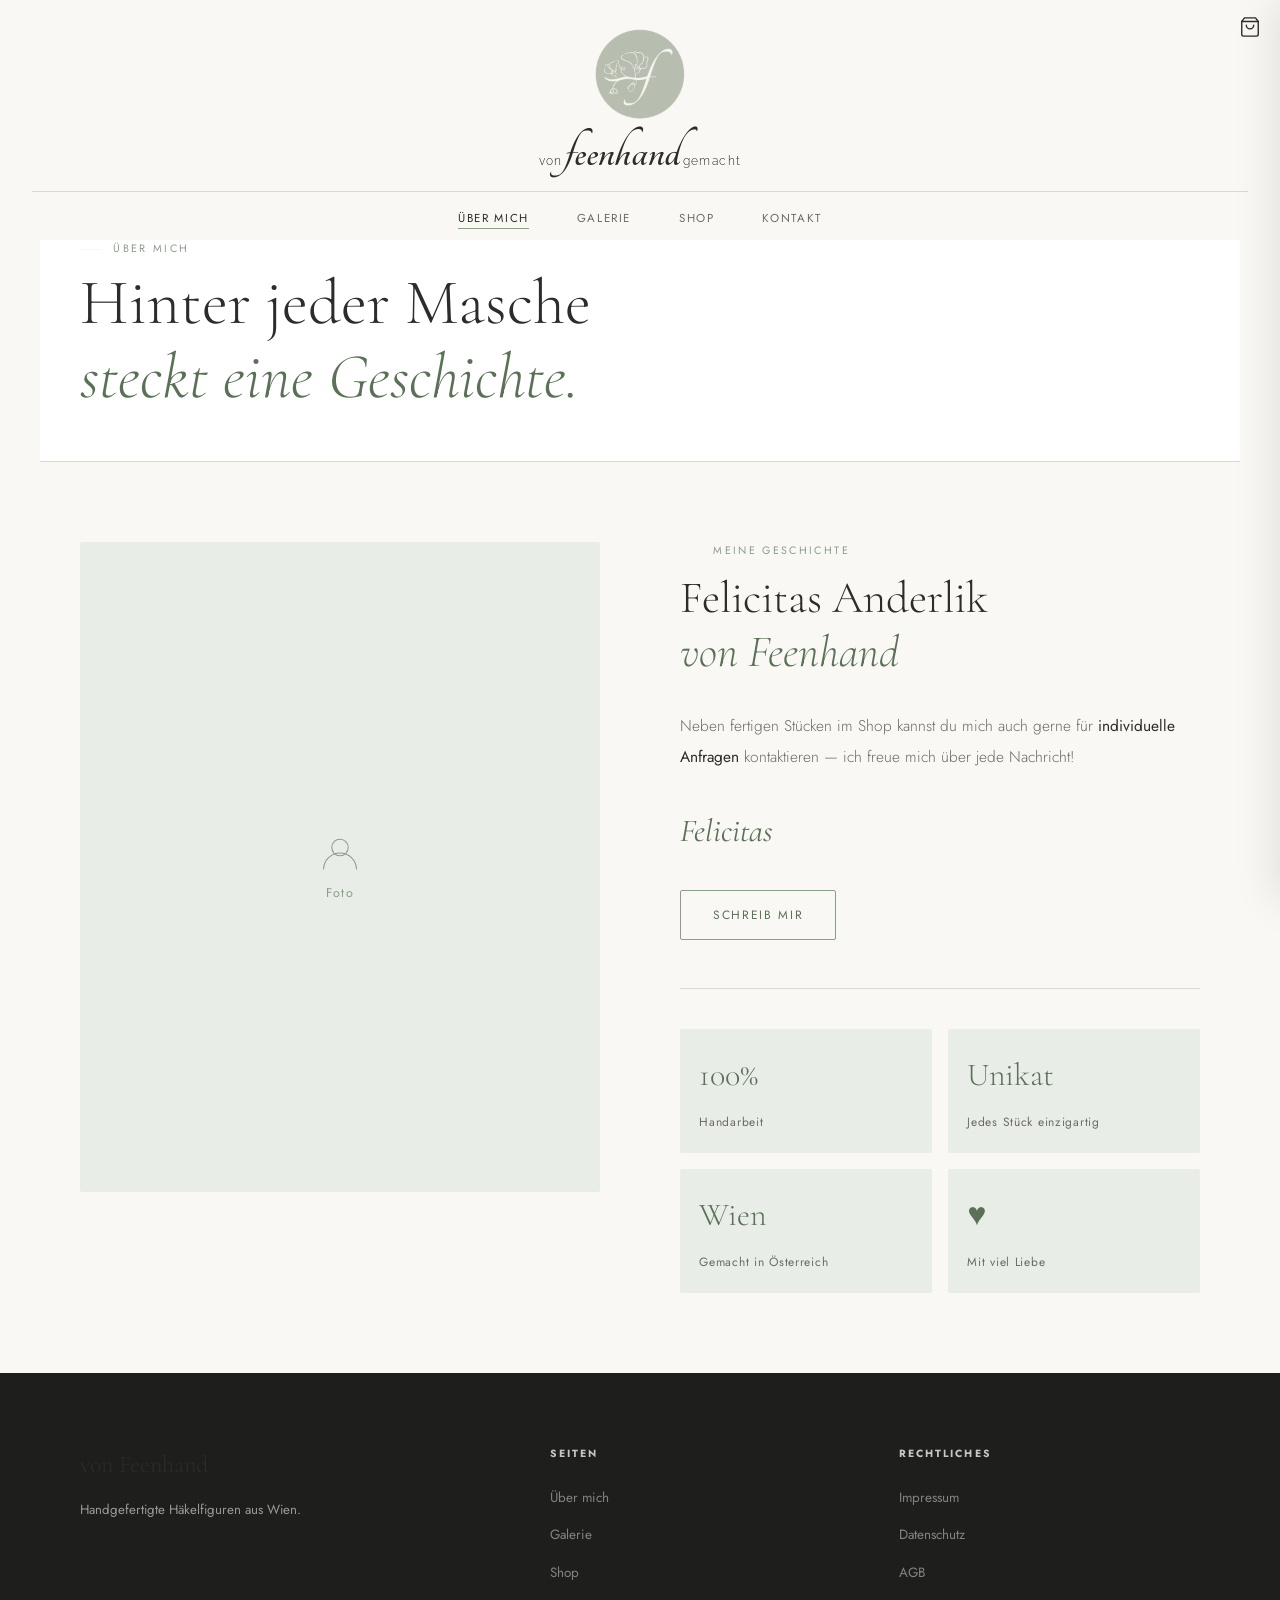
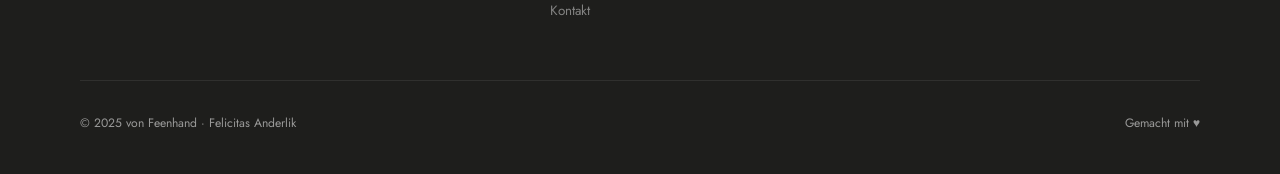
==== about.html @ 5eb225f9 "Add files via upload" ====
<!DOCTYPE html>
<html lang="de">
<head>
<meta charset="UTF-8">
<meta name="viewport" content="width=device-width, initial-scale=1.0, maximum-scale=1.0, user-scalable=no">
<title>Über mich – von Feenhand</title>
<link rel="stylesheet" href="style.css">
<style>
  .about-grid {
    display: grid;
    grid-template-columns: 1fr 1fr;
    gap: 5rem;
    align-items: start;
    padding: 5rem;
  }
  .about-sticky { position: sticky; top: 100px; }
  .about-photo {
    aspect-ratio: 4/5;
    background: var(--sage-pale);
    border-radius: 2px;
    position: relative;
    overflow: hidden;
    display: flex; align-items: center; justify-content: center;
    color: var(--sage);
  }

  .about-photo-label {
    display: flex; flex-direction: column;
    align-items: center; gap: 0.5rem;
    font-size: 0.78rem; letter-spacing: 0.1em;
  }
  .about-text-col { max-width: 560px; }
  .about-text-col p {
    font-size: 0.97rem; font-weight: 300;
    line-height: 1.95; color: var(--text-light);
    margin-bottom: 1.4rem;
  }
  .about-text-col p strong { color: var(--text); font-weight: 400; }
  .signature {
    font-family: 'Cormorant Garamond', serif;
    font-size: 2rem; font-style: italic;
    color: var(--sage-dark); margin: 2rem 0;
    display: block;
  }
  .about-facts {
    display: grid;
    grid-template-columns: 1fr 1fr;
    gap: 1rem;
    margin-top: 3rem;
    padding-top: 2.5rem;
    border-top: 1px solid var(--border);
  }
  .fact {
    padding: 1.2rem;
    background: var(--sage-pale);
    border-radius: 2px;
  }
  .fact-num {
    font-family: 'Cormorant Garamond', serif;
    font-size: 2rem; font-weight: 300;
    color: var(--sage-dark);
    display: block; margin-bottom: 0.2rem;
  }
  .fact-label {
    font-size: 0.75rem; color: var(--text-light);
    letter-spacing: 0.06em;
  }
  @media (max-width: 900px) {
    .about-grid { grid-template-columns: 1fr; padding: 3rem 1.5rem; gap: 3rem; }
    .about-sticky { position: static; }
    .about-photo { aspect-ratio: 1; }
  }
  @media (min-width: 769px) {
    .about-grid { padding: 80px 40px; min-height: auto; }
    .page-hero { padding-left: 40px !important; padding-right: 40px !important; }
    .about-stats { grid-template-columns: repeat(4, 1fr) !important; }
    .about-text-col { max-width: 560px; }
  }
</style>
  <link rel="icon" href="logo.png" type="image/png">
</head>
<body>


<div class="page-content">
  <div class="page-hero">
    <div class="section-tag">Über mich</div>
    <h1>Hinter jeder Masche<br><em>steckt eine Geschichte.</em></h1>
  </div>

  <div class="about-grid">
    <div class="about-sticky fade-in">
      <div class="about-photo" id="aboutPhoto">
        <div class="about-photo-label" id="aboutPhotoPlaceholder">
          <svg width="44" height="44" viewBox="0 0 64 64" fill="none" stroke="currentColor" stroke-width="1.5">
            <circle cx="32" cy="24" r="12"/>
            <path d="M8 56c0-13.3 10.7-24 24-24s24 10.7 24 24"/>
          </svg>
          Foto
        </div>
      </div>
    </div>

    <div class="about-text-col fade-in">
      <div class="section-tag">Meine Geschichte</div>
      <h2 class="section-title" style="margin-bottom:2rem;">Felicitas Anderlik<br><em>von Feenhand</em></h2>

      <p id="aboutText1"></p>
      <p id="aboutText2"></p>
      <p id="aboutText3"></p>
      <p>
        Neben fertigen Stücken im Shop kannst du mich auch gerne für 
        <strong>individuelle Anfragen</strong> kontaktieren — ich freue mich über 
        jede Nachricht!
      </p>

      <span class="signature">Felicitas</span>

      <a href="kontakt.html" class="btn btn-outline" style="width:fit-content;">Schreib mir</a>

      <div class="about-facts">
        <div class="fact">
          <span class="fact-num">100%</span>
          <span class="fact-label">Handarbeit</span>
        </div>
        <div class="fact">
          <span class="fact-num">Unikat</span>
          <span class="fact-label">Jedes Stück einzigartig</span>
        </div>
        <div class="fact">
          <span class="fact-num">Wien</span>
          <span class="fact-label">Gemacht in Österreich</span>
        </div>
        <div class="fact">
          <span class="fact-num">♥</span>
          <span class="fact-label">Mit viel Liebe</span>
        </div>
      </div>
    </div>
  </div>
</div>

<footer>
  <div class="footer-grid">
    <div><span class="footer-logo">von Feenhand</span><p class="footer-tagline">Handgefertigte Häkelfiguren aus Wien.</p></div>
    <div class="footer-col"><h4>Seiten</h4><ul><li><a href="about.html">Über mich</a></li><li><a href="galerie.html">Galerie</a></li><li><a href="shop.html">Shop</a></li><li><a href="kontakt.html">Kontakt</a></li></ul></div>
    <div class="footer-col"><h4>Rechtliches</h4><ul><li><a href="#" onclick="openModal('impressum');return false;">Impressum</a></li><li><a href="#" onclick="openModal('datenschutz');return false;">Datenschutz</a></li><li><a href="#" onclick="openModal('agb');return false;">AGB</a></li></ul></div>
  </div>
  <div class="footer-bottom"><span>© 2025 von Feenhand · Felicitas Anderlik</span><span>Gemacht mit ♥</span></div>
</footer>


</div>

<script src="header.js"></script>
<script src="app.js"></script>

<script>
setTimeout(async function() {
  const SB_URL = 'https://uveihedjoqrdejycqqeu.supabase.co';
  const SB_KEY = 'eyJhbGciOiJIUzI1NiIsInR5cCI6IkpXVCJ9.eyJpc3MiOiJzdXBhYmFzZSIsInJlZiI6InV2ZWloZWRqb3FyZGVqeWNxcWV1Iiwicm9sZSI6ImFub24iLCJpYXQiOjE3NzU5MTA4MDYsImV4cCI6MjA5MTQ4NjgwNn0.H6k7qrc_YMWgvKDqk-_nIYKQjJqVogBgx6EUFOTIhvo';
  try {
    const r1 = await fetch(SB_URL + '/rest/v1/settings?key=eq.about_image&select=value', {
      headers: { 'apikey': SB_KEY, 'Authorization': 'Bearer ' + SB_KEY }
    });
    const d1 = await r1.json();
    const imgPath = d1 && d1[0] ? d1[0].value : null;
    if (!imgPath) return;
    const r2 = await fetch(SB_URL + '/rest/v1/settings?key=eq.about_image_position&select=value', {
      headers: { 'apikey': SB_KEY, 'Authorization': 'Bearer ' + SB_KEY }
    });
    const d2 = await r2.json();
    const imgPos = d2 && d2[0] ? d2[0].value : '50% 50%';
    const photo = document.getElementById('aboutPhoto');
    const placeholder = document.getElementById('aboutPhotoPlaceholder');
    if (!photo) return;
    placeholder.style.display = 'none';
    photo.style.background = 'none';
    const img = new Image();
    img.style.cssText = 'width:100%;height:100%;object-fit:cover;object-position:' + imgPos + ';position:absolute;inset:0;';
    img.src = SB_URL + '/storage/v1/object/public/images/' + imgPath;
    photo.style.position = 'relative';
    photo.appendChild(img);
  } catch(e) { console.log('About image error:', e); }

  // Texte laden
  try {
    const rt = await fetch(SB_URL + '/rest/v1/settings?key=in.(about_text1,about_text2,about_text3)&select=key,value', {
      headers: { 'apikey': SB_KEY, 'Authorization': 'Bearer ' + SB_KEY }
    });
    const dt = await rt.json();
    dt.forEach(d => {
      const num = d.key.replace('about_text', '');
      const el = document.getElementById('aboutText' + num);
      if (el && d.value) el.innerHTML = d.value;
    });
  } catch(e) { console.log('About text error:', e); }
}, 500);
</script>
</body>
</html>
---- style.css ----
/* ═══════════════════════════════════════
   von Feenhand · Global Styles
   ═══════════════════════════════════════ */

@import url('https://fonts.googleapis.com/css2?family=Cormorant+Garamond:ital,wght@0,300;0,400;0,500;1,300;1,400&family=Jost:wght@300;400;500&family=Tangerine:wght@400;700&family=Raleway:wght@300;400&display=swap');


:root {
  --sage:       #8B9E89;
  --sage-light: #b8c9b6;
  --sage-pale:  #e8ede7;
  --sage-dark:  #5a7057;
  --cream:      #faf8f4;
  --cream-dark: #f0ebe2;
  --white:      #ffffff;
  --text:       #2c2c2a;
  --text-light: #6b6b68;
  --border:     #ddd8cf;
}

/* ── RESET ── */
*, *::before, *::after { margin: 0; padding: 0; box-sizing: border-box; }
html { scroll-behavior: smooth; font-size: 16px; }
body { -webkit-tap-highlight-color: transparent;
  font-family: 'Jost', sans-serif;
  background: var(--cream);
  color: var(--text);
  overflow-x: hidden;
  line-height: 1.6;
}
img { max-width: 100%; display: block; }
a { color: inherit; text-decoration: none; }
button { font-family: 'Jost', sans-serif; }

/* ── SCROLLBAR ── */
::-webkit-scrollbar { width: 5px; }
::-webkit-scrollbar-track { background: var(--cream); }
::-webkit-scrollbar-thumb { background: var(--sage-light); border-radius: 3px; }

/* ══════════════════════════════
   NAVIGATION
══════════════════════════════ */
nav {
  position: fixed;
  overflow: visible;
  top: 0; left: 0; right: 0;
  z-index: 100;
  display: flex;
  flex-direction: column;
  align-items: center;
  padding: 1.4rem 2rem 0;
  background: rgba(250, 248, 244, 0.95);
  backdrop-filter: blur(14px);
  border-bottom: 1px solid transparent;
  transition: border-color 0.3s, box-shadow 0.3s;
}
nav.scrolled {
  border-color: var(--border);
  box-shadow: 0 2px 24px rgba(0,0,0,0.05);
}

/* Logo Block — zentriert */
.nav-brand {
  display: flex;
  flex-direction: column;
  align-items: center;
  gap: 0.2rem;
  margin-bottom: 0.8rem;
  text-decoration: none;
}
.nav-brand img {
  width: 70px; height: 70px;
  object-fit: contain;
}
.nav-wordmark {
  display: flex;
  align-items: baseline;
  gap: 0.15rem;
  line-height: 1;
}

/* Nav Links — horizontale Leiste darunter */
.nav-bottom {
  display: flex;
  align-items: center;
  justify-content: center;
  width: 100%;
  border-top: 1px solid var(--border);
  padding: 0.6rem 0;
  gap: 0;
  position: relative;
}
.nav-links {
  display: flex;
  gap: 2.5rem;
  list-style: none;
}
.nav-links a {
  font-size: 0.72rem;
  font-weight: 400;
  letter-spacing: 0.14em;
  text-transform: uppercase;
  color: var(--text-light);
  position: relative;
  transition: color 0.2s;
}
.nav-links a::after {
  content: '';
  position: absolute;
  bottom: -3px; left: 0; right: 0;
  height: 1px;
  background: var(--sage);
  transform: scaleX(0);
  transform-origin: left;
  transition: transform 0.3s;
}
.nav-links a:hover, .nav-links a.active { color: var(--text); }
.nav-links a:hover::after, .nav-links a.active::after { transform: scaleX(1); }

.nav-cart {
  position: absolute;
  right: 1rem;
  background: none;
  border: none;
  cursor: pointer;
  font-size: 1.1rem;
  color: var(--text);
  display: flex;
  align-items: center;
}
.cart-badge {
  position: absolute;
  top: -6px; right: -8px;
  background: var(--sage);
  color: white;
  font-size: 0.58rem;
  width: 15px; height: 15px;
  border-radius: 50%;
  display: none;
  align-items: center;
  justify-content: center;
}

/* Mobile nav toggle */
.nav-toggle {
  display: none;
  background: none;
  border: none;
  cursor: pointer;
  flex-direction: column;
  gap: 5px;
}
.nav-toggle span {
  display: block;
  width: 22px; height: 1.5px;
  background: var(--text);
  transition: all 0.3s;
}

/* ══════════════════════════════
   PAGE WRAPPER
══════════════════════════════ */
.page-content {
  padding-top: 160px;
}

/* ══════════════════════════════
   SECTION BASE
══════════════════════════════ */
.section {
  padding: 7rem 5rem;
}
.section--white  { background: var(--white); }
.section--cream  { background: var(--cream); }
.section--dark   { background: var(--cream-dark); }
.section--sage   { background: var(--sage-pale); }

.section-tag {
  font-size: 0.67rem;
  letter-spacing: 0.22em;
  text-transform: uppercase;
  color: var(--sage);
  margin-bottom: 0.7rem;
  display: flex;
  align-items: center;
  gap: 0.7rem;
}
.section-tag::before {
  content: '';
  display: inline-block;
  width: 22px; height: 1px;
  background: rgba(250, 248, 244, 0.93);
  backdrop-filter: blur(14px);
}
.section-title {
  font-family: 'Cormorant Garamond', serif;
  font-size: clamp(2rem, 3.5vw, 2.8rem);
  font-weight: 300;
  line-height: 1.2;
  margin-bottom: 1rem;
}
.section-title em { font-style: italic; color: var(--sage-dark); }
.section-subtitle {
  font-size: 0.95rem;
  font-weight: 300;
  color: var(--text-light);
  line-height: 1.8;
  max-width: 520px;
  margin-bottom: 3rem;
}

/* ══════════════════════════════
   BUTTONS
══════════════════════════════ */
.btn {
  display: inline-block;
  padding: 0.85rem 2rem;
  font-size: 0.75rem;
  letter-spacing: 0.14em;
  text-transform: uppercase;
  font-weight: 400;
  border-radius: 2px;
  cursor: pointer;
  transition: all 0.25s;
  border: none;
}
.btn-primary {
  background: rgba(250, 248, 244, 0.93);
  backdrop-filter: blur(14px);
  color: var(--text);
}
.btn-primary:hover { background: var(--sage-dark); transform: translateY(-1px); }

.btn-outline {
  background: none;
  border: 1px solid var(--sage);
  color: var(--sage-dark);
}
.btn-outline:hover { background: var(--sage-pale); }

.btn-dark {
  background: var(--text);
  color: var(--text);
}
.btn-dark:hover { background: #1a1a18; }

/* ══════════════════════════════
   ANIMATIONS
══════════════════════════════ */
.fade-in {
  opacity: 0;
  transform: translateY(22px);
  transition: opacity 0.65s ease, transform 0.65s ease;
}
.fade-in.visible { opacity: 1; transform: translateY(0); }

/* ══════════════════════════════
   CART DRAWER
══════════════════════════════ */
.cart-overlay {
  position: fixed; inset: 0;
  background: rgba(0,0,0,0.4);
  z-index: 140;
  opacity: 0; pointer-events: none;
  transition: opacity 0.3s;
}
.cart-overlay.open { opacity: 1; pointer-events: all; }

.cart-drawer {
  position: fixed;
  top: 0; right: 0; bottom: 0;
  width: 390px;
  background: var(--cream);
  z-index: 150;
  transform: translateX(100%);
  transition: transform 0.35s cubic-bezier(0.4,0,0.2,1);
  display: flex;
  flex-direction: column;
  box-shadow: -6px 0 40px rgba(0,0,0,0.1);
}
.cart-drawer.open { transform: translateX(0); }

.cart-head {
  padding: 1.8rem 2rem;
  border-bottom: 1px solid var(--border);
  display: flex; justify-content: space-between; align-items: center;
}
.cart-head h3 {
  font-family: 'Cormorant Garamond', serif;
  font-size: 1.4rem; font-weight: 300;
}
.btn-close {
  background: none; border: none;
  font-size: 1.2rem; cursor: pointer;
  color: var(--text-light);
  transition: color 0.2s;
  line-height: 1;
}
.btn-close:hover { color: var(--text); }

.cart-items {
  flex: 1; overflow-y: auto;
  padding: 1.5rem 2rem;
  display: flex; flex-direction: column; gap: 1rem;
}
.cart-empty {
  text-align: center;
  color: var(--text-light);
  font-size: 0.9rem;
  padding: 3rem 0;
  font-family: 'Cormorant Garamond', serif;
  font-style: italic;
  font-size: 1.1rem;
}
.cart-item {
  display: flex; gap: 1rem; align-items: center;
  padding: 1rem; background: white; border-radius: 2px;
}
.cart-item-img {
  width: 58px; height: 58px;
  background: var(--sage-pale);
  border-radius: 2px; flex-shrink: 0;
  overflow: hidden;
}
.cart-item-img img { width: 100%; height: 100%; object-fit: cover; }
.cart-item-info { flex: 1; }
.cart-item-name { font-size: 0.88rem; margin-bottom: 0.2rem; }
.cart-item-price { font-size: 0.8rem; color: var(--sage-dark); }
.cart-item-qty { font-size: 0.75rem; color: var(--text-light); margin-top: 0.2rem; }
.cart-item-remove {
  background: none; border: none;
  color: var(--text-light); cursor: pointer;
  font-size: 0.9rem;
  transition: color 0.2s;
}
.cart-item-remove:hover { color: #c0392b; }

.cart-foot {
  padding: 1.5rem 2rem 2rem;
  border-top: 1px solid var(--border);
}
.cart-total {
  display: flex; justify-content: space-between; align-items: baseline;
  margin-bottom: 1.2rem;
}
.cart-total span:first-child {
  font-size: 0.72rem; letter-spacing: 0.14em; text-transform: uppercase; color: var(--text-light);
}
.cart-total-amount {
  font-family: 'Cormorant Garamond', serif;
  font-size: 1.5rem;
}
.cart-actions { display: flex; flex-direction: column; gap: 0.7rem; margin-bottom: 1rem; }

.btn-paypal {
  padding: 0.9rem 1.5rem;
  background: #ffc439;
  color: #003087;
  border: none;
  font-family: 'Jost', sans-serif;
  font-size: 0.75rem;
  font-weight: 500;
  letter-spacing: 0.08em;
  cursor: pointer;
  border-radius: 4px;
  transition: opacity 0.2s;
  display: flex; align-items: center; justify-content: center; gap: 0.5rem;
}
.btn-paypal:hover { opacity: 0.88; }
.btn-transfer {
  padding: 0.85rem;
  background: none;
  border: 1px solid var(--border);
  font-family: 'Jost', sans-serif;
  font-size: 0.72rem;
  letter-spacing: 0.1em;
  text-transform: uppercase;
  color: var(--text-light);
  cursor: pointer;
  border-radius: 4px;
  transition: all 0.2s;
}
.btn-transfer:hover { border-color: var(--sage); color: var(--sage-dark); }
.cart-note {
  font-size: 0.7rem;
  color: var(--text-light);
  text-align: center;
  line-height: 1.6;
}

/* ══════════════════════════════
   MODAL
══════════════════════════════ */
.modal-overlay {
  position: fixed; inset: 0;
  background: rgba(0,0,0,0.55);
  z-index: 200;
  display: flex; align-items: center; justify-content: center;
  opacity: 0; pointer-events: none;
  transition: opacity 0.3s;
  padding: 2rem;
}
.modal-overlay.open { opacity: 1; pointer-events: all; }

.modal {
  background: var(--cream);
  max-width: 620px; width: 100%;
  max-height: 82vh; overflow-y: auto;
  padding: 3rem;
  border-radius: 2px;
  position: relative;
  transform: translateY(18px);
  transition: transform 0.3s;
}
.modal-overlay.open .modal { transform: translateY(0); }
.modal h2 {
  font-family: 'Cormorant Garamond', serif;
  font-size: 2rem; font-weight: 300;
  margin-bottom: 2rem;
}
.modal h3 {
  font-size: 0.7rem; letter-spacing: 0.16em;
  text-transform: uppercase; color: var(--sage);
  margin: 1.5rem 0 0.5rem;
}
.modal p, .modal address {
  font-size: 0.87rem; line-height: 1.85;
  color: var(--text-light); font-style: normal;
}
.modal-close-btn {
  position: absolute; top: 1.4rem; right: 1.4rem;
  background: none; border: none;
  font-size: 1.2rem; cursor: pointer;
  color: var(--text-light); line-height: 1;
}
.modal-close-btn:hover { color: var(--text); }

/* ══════════════════════════════
   TOAST
══════════════════════════════ */
.toast {
  position: fixed;
  top: 140px;
  bottom: unset;
  left: 50%;
  transform: translateX(-50%) translateY(-8px);
  width: 90%;
  max-width: 400px;
  background: rgba(107,143,107,0.85);
  color: white;
  padding: 0.85rem 1.4rem;
  border-radius: 8px;
  font-size: 0.8rem;
  letter-spacing: 0.05em;
  text-align: center;
  z-index: 9999;
  opacity: 0;
  transition: all 0.3s;
  pointer-events: none;
}
.toast.show { transform: translateX(-50%) translateY(0); opacity: 1; }

/* ══════════════════════════════
   FOOTER
══════════════════════════════ */
footer {
  background: #1e1e1c;
  color: rgba(255,255,255,0.55);
  padding: 4.5rem 5rem 2.5rem;
}
.footer-grid {
  display: grid;
  grid-template-columns: 1.4fr 1fr 1fr;
  gap: 3rem;
  margin-bottom: 3rem;
}
.footer-logo {
  font-family: 'Cormorant Garamond', serif;
  font-size: 1.5rem; font-weight: 300;
  color: var(--text); display: block;
  margin-bottom: 0.8rem;
}
.footer-tagline { font-size: 0.83rem; line-height: 1.85; }
.footer-col h4 {
  font-size: 0.65rem; letter-spacing: 0.2em;
  text-transform: uppercase;
  color: rgba(255,255,255,0.75);
  margin-bottom: 1.2rem;
}
.footer-col ul { list-style: none; }
.footer-col li { margin-bottom: 0.6rem; }
.footer-col a {
  font-size: 0.84rem;
  color: rgba(255,255,255,0.45);
  transition: color 0.2s;
}
.footer-col a:hover { color: rgba(255,255,255,0.85); }
.footer-bottom {
  border-top: 1px solid rgba(255,255,255,0.08);
  padding-top: 2rem;
  display: flex; justify-content: space-between;
  font-size: 0.76rem; flex-wrap: wrap; gap: 0.5rem;
}

/* ══════════════════════════════
   PAGE HERO (inner pages)
══════════════════════════════ */
.page-hero {
  padding: 5rem 5rem 3rem;
  background: var(--white);
  border-bottom: 1px solid var(--border);
}
.page-hero .section-tag { margin-bottom: 0.5rem; }
.page-hero h1 {
  font-family: 'Cormorant Garamond', serif;
  font-size: clamp(2.5rem, 5vw, 4rem);
  font-weight: 300;
  line-height: 1.15;
}
.page-hero h1 em { font-style: italic; color: var(--sage-dark); }

/* ══════════════════════════════
   RESPONSIVE
══════════════════════════════ */
@media (min-width: 769px) {
  /* ── HEADER ── */
  .nav-brand img { width: 100px; height: 100px; }
  .nav-wordmark span:nth-child(2) { font-size: 3.2rem !important; }
  nav { padding: 24px 2rem 0; }
  .nav-links { gap: 48px; }

  /* ── MAX WIDTH WRAPPER ── */
  .page-content, .section, .kontakt-grid, .galerie-masonry, .galerie-controls {
    max-width: 1200px;
    margin-left: auto;
    margin-right: auto;
  }

  /* ── SHOP ── */
  .btn-add-cart[disabled] {
    background: #ccc !important;
    color: #666 !important;
    cursor: not-allowed !important;
    border-color: #ccc !important;
  }

  /* ── GALERIE ── */
  .galerie-masonry { columns: 3 !important; }
  .g-item img { aspect-ratio: 1/1; object-fit: cover; width: 100%; }

  /* ── KONTAKT ── */
  .kontakt-grid { gap: 60px !important; }
}

@media (max-width: 1024px) {
  nav { padding: 1rem 2.5rem; }
  .section { padding: 5rem 2.5rem; }
  footer { padding: 3.5rem 2.5rem 2rem; }
  .footer-grid { grid-template-columns: 1fr 1fr; }
  .page-hero { padding: 4rem 2.5rem 2.5rem; }
}

@media (max-width: 768px) {
  .page-hero { padding-top: 2.5rem !important; padding-bottom: 2rem !important; }

  .shop-hero, .page-hero, .hero-section {
    min-height: unset !important;
    padding: 32px 20px 24px !important;
  }

  nav { padding: 1rem 1.5rem; }
  .nav-bottom { display: none; }
  .section { padding: 4rem 1.5rem; }
  footer { padding: 3rem 1.5rem 1.5rem; }
  .footer-grid { grid-template-columns: 1fr; gap: 2rem; }
  .footer-bottom { flex-direction: column; text-align: center; }
  .cart-drawer { width: 100%; }
  .page-hero { padding: 3rem 1.5rem 2rem; }
}

/* ── BURGER & DROPDOWN ── */
.nav-burger {
  position: absolute;
  left: 1.2rem;
  top: 1rem;
  background: none;
  border: none;
  cursor: pointer;
  display: none;
  flex-direction: column;
  gap: 5px;
  padding: 6px;
  z-index: 60;
}
.nav-burger span {
  display: block;
  width: 22px; height: 2px;
  background: var(--text);
  transition: all 0.3s;
  transform-origin: center;
  border-radius: 2px;
}
.nav-burger.open span:nth-child(1) { transform: translateY(7px) rotate(45deg); }
.nav-burger.open span:nth-child(2) { opacity: 0; }
.nav-burger.open span:nth-child(3) { transform: translateY(-7px) rotate(-45deg); }

.burger-dropdown {
  position: fixed;
  top: 0;
  left: 0;
  display: flex;
  flex-direction: column;
  background: rgba(250,248,244,0.96);
  backdrop-filter: blur(8px);
  z-index: 50;
  width: fit-content;
  max-width: 120px;
  padding-top: 32px;
  padding-bottom: 0.3rem;
  transform-origin: top left;
  transform: scaleY(0);
  opacity: 0;
  pointer-events: none;
  transition: transform 0.28s cubic-bezier(0.4,0,0.2,1), opacity 0.28s ease;
}
.burger-dropdown-inner {
  display: flex;
  flex-direction: column;
}
.burger-dropdown.open {
  transform: scaleY(1);
  opacity: 1;
  pointer-events: all;
}
.burger-dropdown a {
  padding: 0.26rem 1.0rem;
  font-size: 0.68rem;
  letter-spacing: 0.14em;
  text-transform: uppercase;
  color: var(--text-light);
  transition: color 0.2s;
  white-space: nowrap;
  display: block;
}
.burger-dropdown a:hover { color: var(--sage-dark); }

.nav-cart-fixed {
  position: absolute;
  right: 1.2rem;
  top: 1rem;
  z-index: 60;
  background: none;
  border: none;
  cursor: pointer;
  color: var(--text);
  display: flex;
  align-items: center;
  z-index: 10;
}
.nav-cart-fixed .cart-badge {
  position: absolute;
  top: -6px; right: -8px;
  background: var(--sage);
  color: white;
  font-size: 0.58rem;
  width: 15px; height: 15px;
  border-radius: 50%;
  display: none;
  align-items: center;
  justify-content: center;
}

@media (max-width: 768px) {
  .nav-burger { display: flex; }
  .nav-cart { display: none !important; }
  .nav-bottom { display: none !important; }
  nav { padding-bottom: 1rem; border-bottom: none !important; }
  .burger-dropdown { position: fixed; top: auto; left: 0; }
}

/* ══════════════════════════════
   DESKTOP OPTIMIERUNGEN (1024px+)
══════════════════════════════ */
@media (min-width: 1024px) {
  /* Global */
  body { -webkit-tap-highlight-color: transparent; font-size: 16.5px; line-height: 1.7; }

  /* Hero */
  .hero-title { font-size: clamp(3.8rem, 5.5vw, 5.5rem) !important; }
  .hero-right { min-height: 100vh; }
  .hero-left { padding: 8rem 4rem 6rem 6rem; }

  /* Über mich */
  .about-photo img { object-position: top center; }

  /* Shop Badges */
  .product-badge {
    font-size: 0.5rem !important;
    letter-spacing: 0.1em !important;
    padding: 0.2rem 0.5rem !important;
    border-radius: 2px !important;
  }
}
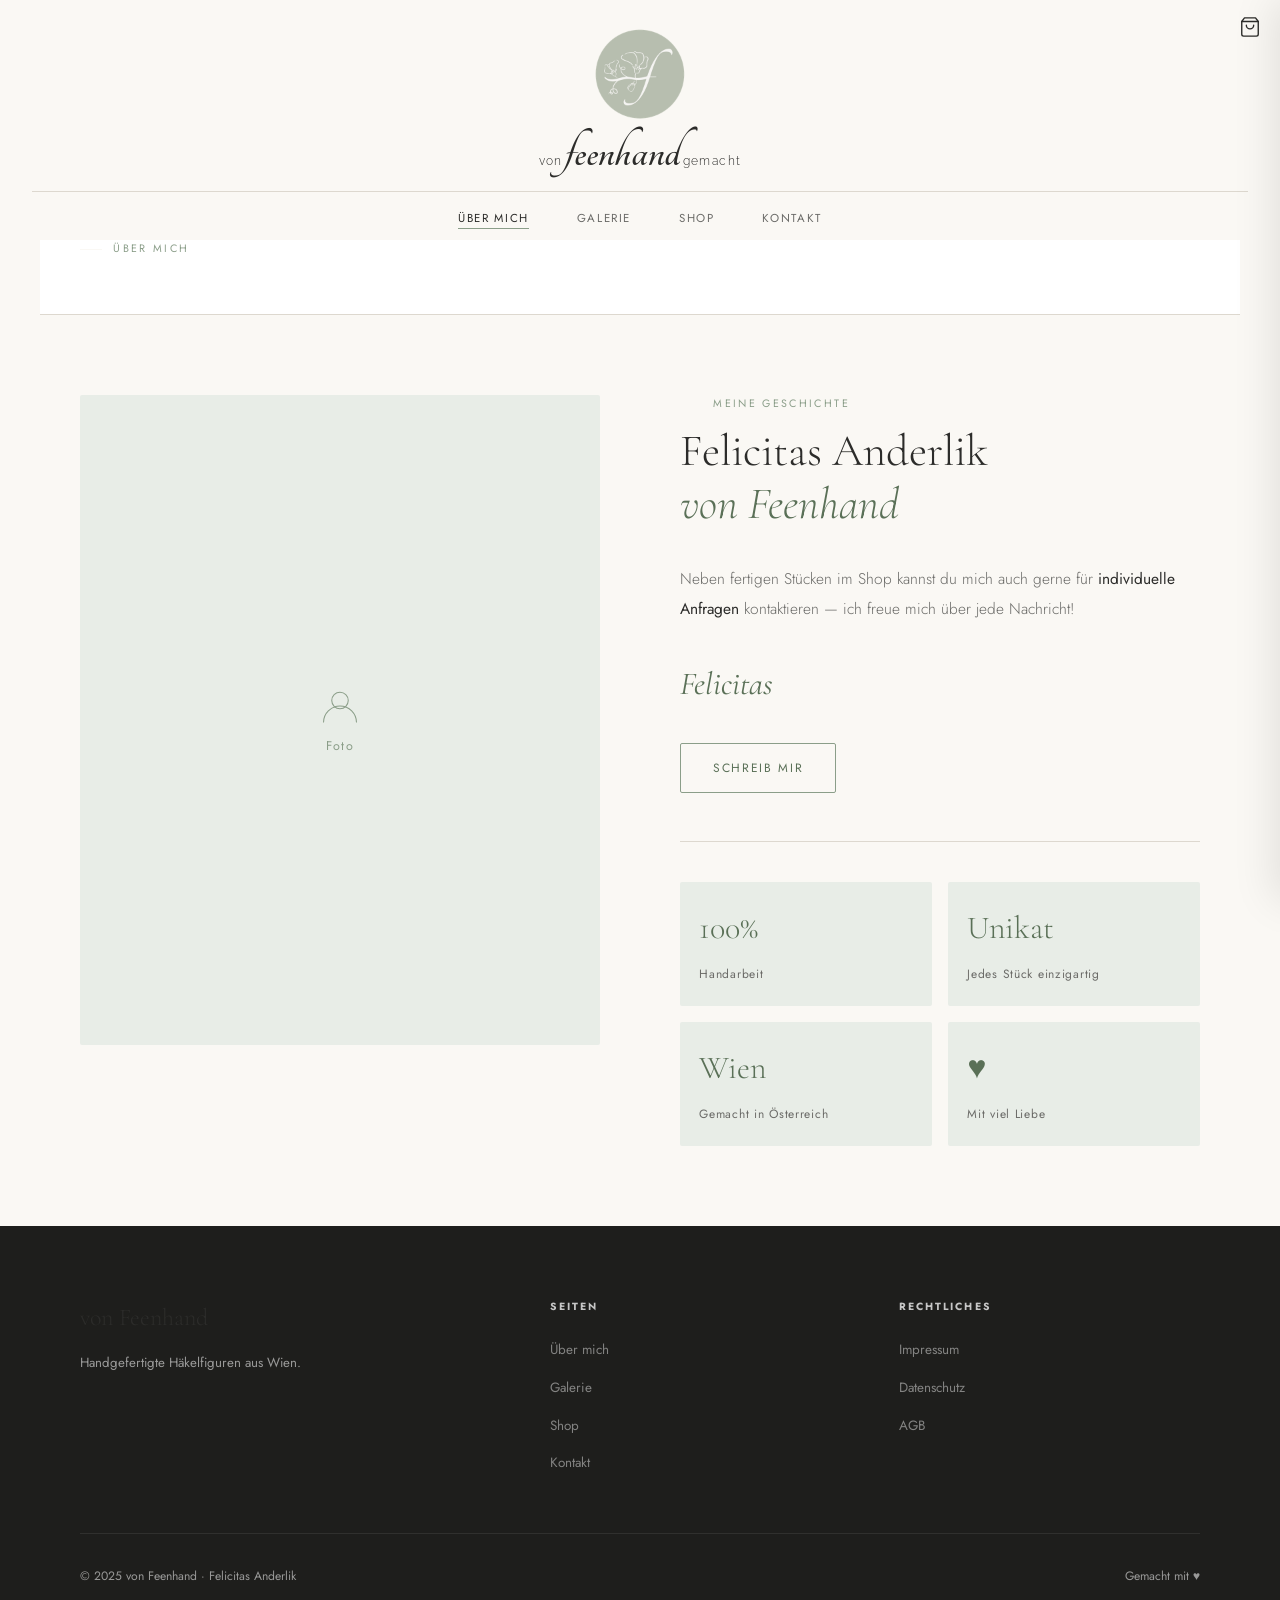
==== commit 31e9887a: "Add files via upload" ====
--- a/about.html
+++ b/about.html
@@ -85,7 +85,7 @@
 <div class="page-content">
   <div class="page-hero">
     <div class="section-tag">Über mich</div>
-    <h1>Hinter jeder Masche<br><em>steckt eine Geschichte.</em></h1>
+    <h1 id="aboutPageHeading"></h1>
   </div>
 
   <div class="about-grid">
@@ -105,6 +105,7 @@
       <div class="section-tag">Meine Geschichte</div>
       <h2 class="section-title" style="margin-bottom:2rem;">Felicitas Anderlik<br><em>von Feenhand</em></h2>
 
+      <h2 id="aboutHeading" style="font-family:'Cormorant Garamond',serif;font-size:1.8rem;font-weight:300;margin-bottom:1rem;"></h2>
       <p id="aboutText1"></p>
       <p id="aboutText2"></p>
       <p id="aboutText3"></p>
@@ -156,7 +157,7 @@
 <script src="app.js"></script>
 
 <script>
-setTimeout(async function() {
+(async function() {
   const SB_URL = 'https://uveihedjoqrdejycqqeu.supabase.co';
   const SB_KEY = 'eyJhbGciOiJIUzI1NiIsInR5cCI6IkpXVCJ9.eyJpc3MiOiJzdXBhYmFzZSIsInJlZiI6InV2ZWloZWRqb3FyZGVqeWNxcWV1Iiwicm9sZSI6ImFub24iLCJpYXQiOjE3NzU5MTA4MDYsImV4cCI6MjA5MTQ4NjgwNn0.H6k7qrc_YMWgvKDqk-_nIYKQjJqVogBgx6EUFOTIhvo';
   try {
@@ -185,17 +186,24 @@
 
   // Texte laden
   try {
-    const rt = await fetch(SB_URL + '/rest/v1/settings?key=in.(about_text1,about_text2,about_text3)&select=key,value', {
+    const rt = await fetch(SB_URL + '/rest/v1/settings?key=in.(about_heading,about_text1,about_text2,about_text3)&select=key,value', {
       headers: { 'apikey': SB_KEY, 'Authorization': 'Bearer ' + SB_KEY }
     });
     const dt = await rt.json();
     dt.forEach(d => {
+      if (d.key === 'about_heading') {
+        const h1 = document.getElementById('aboutPageHeading');
+        if (h1 && d.value) h1.innerHTML = d.value;
+        const h2 = document.getElementById('aboutHeading');
+        if (h2 && d.value) h2.innerHTML = d.value;
+        return;
+      }
       const num = d.key.replace('about_text', '');
       const el = document.getElementById('aboutText' + num);
       if (el && d.value) el.innerHTML = d.value;
     });
   } catch(e) { console.log('About text error:', e); }
-}, 500);
+})();
 </script>
 </body>
 </html>
